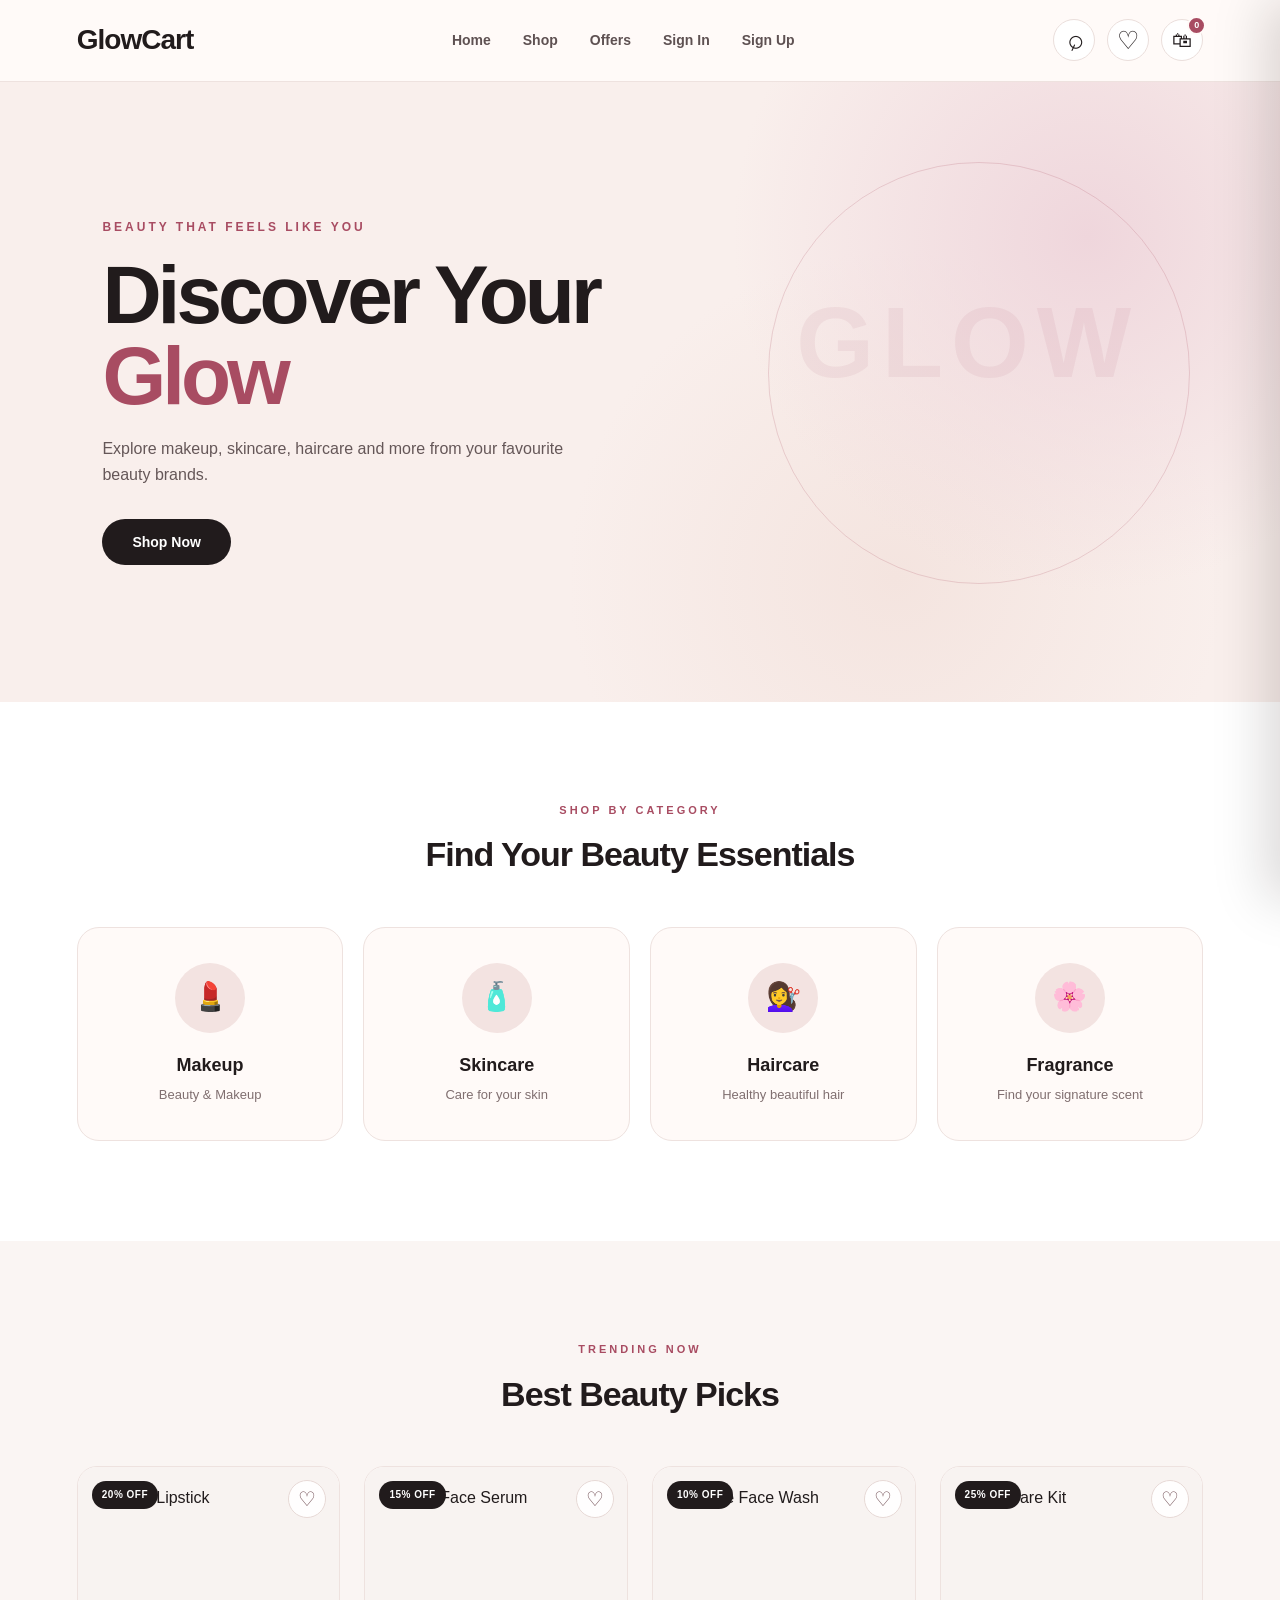
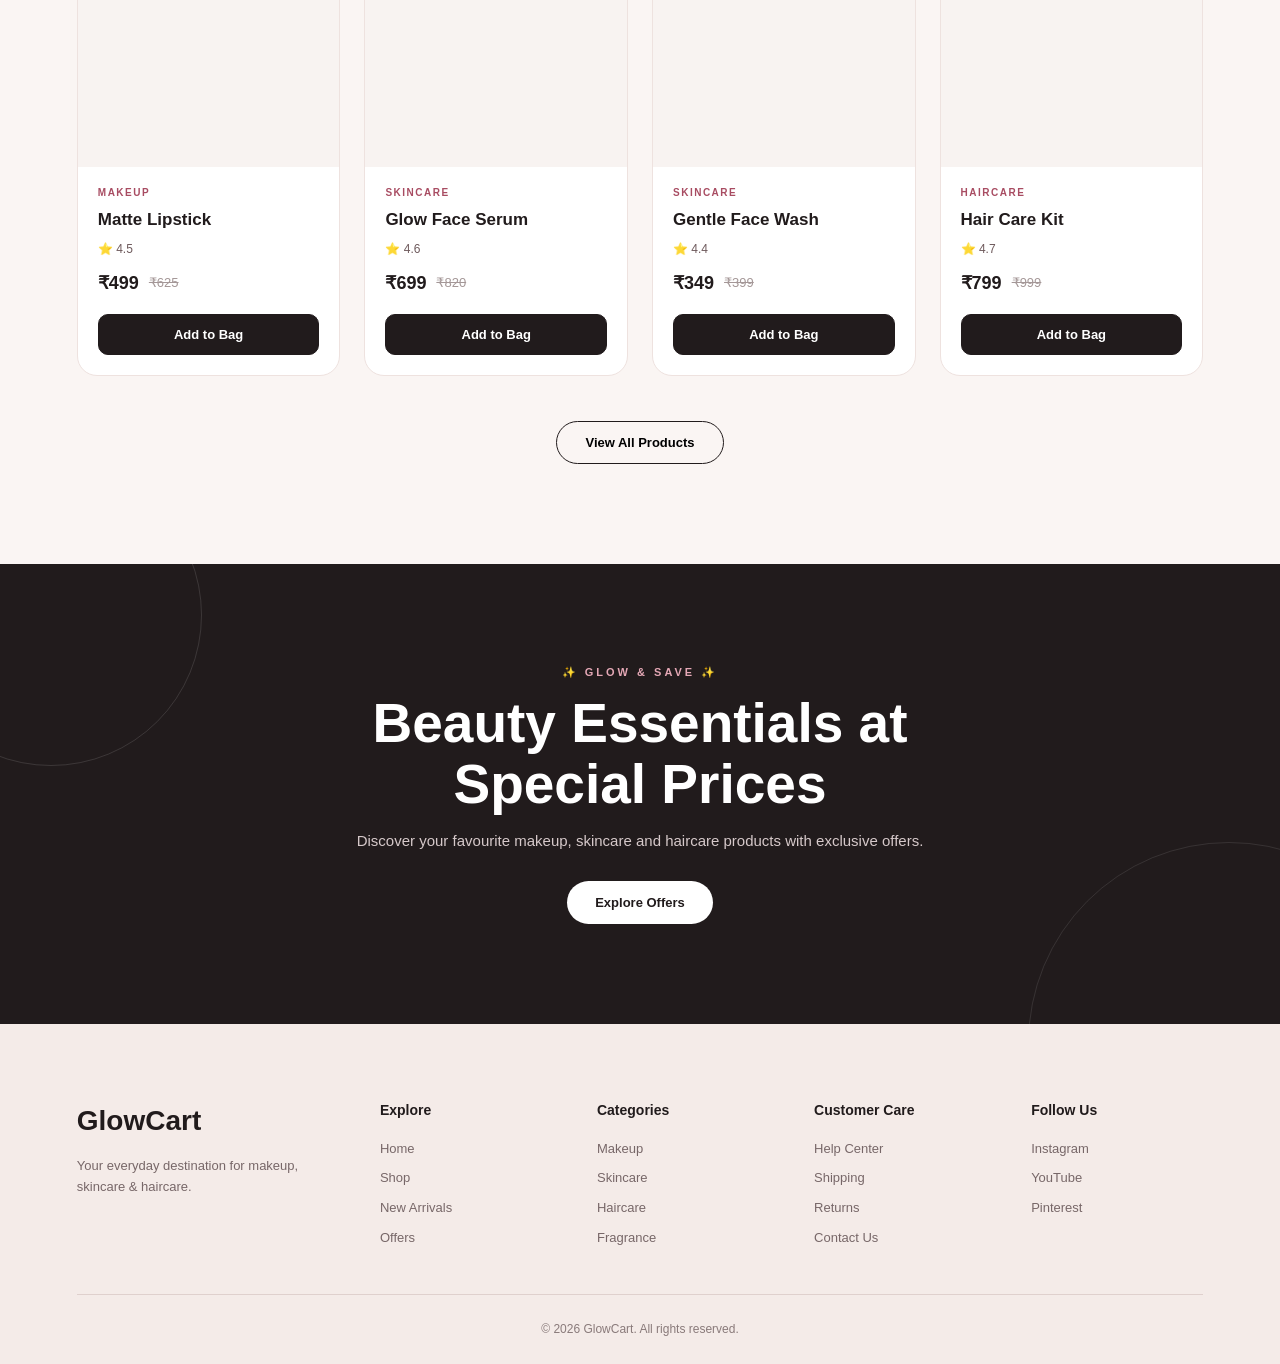
==== index.html @ 382e8a4c "Add files via upload" ====
<!DOCTYPE html> 
<html lang="en"> 
 
<head> 
    <meta charset="UTF-8"> 
    <meta name="viewport" content="width=device-width, initial-scale=1.0"> 
 
    <title>GlowCart - Beauty & Skincare</title> 
 
    <link rel="stylesheet" href="style.css"> 
</head> 
 
<body> 
 
    <!-- ================= HEADER ================= --> 
 
    <header class="header"> 
 
        <div class="logo"> 
            GlowCart 
        </div> 
 
       <nav class="nav">
    <a href="#home">Home</a>
    <a href="#products">Shop</a>
    <a href="#offer">Offers</a>
    <span id="userGreeting" class="user-greeting"></span>
     <a href="signin.html" id="signInLink">Sign In</a>
    <a href="signup.html" id="signUpLink">Sign Up</a>
    <button id="logoutButton" class="logout-button">Logout</button>
</nav>
 
        <div class="icons"> 
 
    <button id="searchIcon" class="icon-button" aria-label="Search"> 
        <span>⌕</span> 
    </button> 
 
    <button id="wishlistIcon" class="icon-button" aria-label="Wishlist"> 
        <span>♡</span> 
    </button> 
 
    <button id="cartIcon" class="icon-button cart-icon" aria-label="Shopping Bag"> 
        <span>🛍</span> 
        <span class="cart-count">0</span> 
    </button> 
 
</div> 
 
    </header> 
 
 
    <!-- ================= SEARCH ================= --> 
 
    <div id="searchBox" class="search-box"> 
 
        <div class="search-row"> 
 
            <input 
                type="text" 
                id="searchInput" 
                placeholder="Search beauty products..." 
            > 
 
            <button id="closeSearch"> 
                ✕ 
            </button> 
 
        </div> 
 
        <div 
            id="searchResults" 
            class="search-results"> 
        </div> 
 
    </div> 
 
 
    <!-- ================= HERO ================= --> 
 
    <section id="home" class="hero"> 
 
        <div class="hero-content"> 
 
            <p class="hero-small"> 
                BEAUTY THAT FEELS LIKE YOU 
            </p> 
 
            <h1> 
                Discover Your 
                <span>Glow</span> 
            </h1> 
 
            <p> 
                Explore makeup, skincare, haircare and more 
                from your favourite beauty brands. 
            </p> 
 
            <button class="shop-button"> 
                Shop Now 
            </button> 
 
        </div> 
 
    </section> 
 
 
    <!-- ================= CATEGORIES ================= --> 
 
    <section class="categories"> 
 
        <div class="section-heading"> 
 
            <p> 
                SHOP BY CATEGORY 
            </p> 
 
            <h2> 
                Find Your Beauty Essentials 
            </h2> 
 
        </div> 
 
 
        <div class="category-container"> 
 
 
            <div class="category-card" data-filter="makeup"> 
 
                <div class="category-icon"> 
                    💄 
                </div> 
 
                <h3> 
                    Makeup 
                </h3> 
 
                <p> 
                    Beauty & Makeup 
                </p> 
 
            </div> 
 
 
            <div class="category-card" data-filter="skincare"> 
 
                <div class="category-icon"> 
                    🧴 
                </div> 
 
                <h3> 
                    Skincare 
                </h3> 
 
                <p> 
                    Care for your skin 
                </p> 
 
            </div> 
 
 
            <div class="category-card" data-filter="haircare"> 
 
                <div class="category-icon"> 
                    💇‍♀️ 
                </div> 
 
                <h3> 
                    Haircare 
                </h3> 
 
                <p> 
                    Healthy beautiful hair 
                </p> 
 
            </div> 
 
 
            <div class="category-card" data-filter="fragrance"> 
 
                <div class="category-icon"> 
                    🌸 
                </div> 
 
                <h3> 
                    Fragrance 
                </h3> 
 
                <p> 
                    Find your signature scent 
                </p> 
 
            </div> 
 
 
        </div> 
 
    </section> 
 
 
    <!-- ================= PRODUCTS ================= --> 
 
    <section id="products" class="products"> 
 
        <div class="section-heading"> 
 
            <p> 
                TRENDING NOW 
            </p> 
 
            <h2> 
                Best Beauty Picks 
            </h2> 
 
        </div> 
 
 
        <div class="product-container"> 
 
 
            <!-- PRODUCT 1 --> 
 
            <div 
                class="product-card" 
                data-category="makeup" 
                 onclick="window.location.href='product.html?id=lipstick'"
      
            > 
 
                <div class="product-image"> 
 
                    <img 
                        class="product-emoji" 
                        src="image/lipstick.jpg" 
                        alt="Matte Lipstick" 
                    > 
 
                    <span class="discount"> 
                        20% OFF 
                    </span> 
 
                    <button class="wishlist"> 
                        ♡ 
                    </button> 
 
                </div> 
 
 
                <p class="product-category"> 
                    MAKEUP 
                </p> 
 
                <h3> 
                    Matte Lipstick 
                </h3> 
               
 
                <p class="rating"> 
                    ⭐ 4.5 
                </p> 
 
 
                <div class="price"> 
 
                    <span class="current-price"> 
                        ₹499 
                    </span> 
 
                    <span class="old-price"> 
                        ₹625 
                    </span> 
 
                </div> 
 
 
                <button class="bag-button"> 
                    Add to Bag 
                </button> 
 
            </div> 
 
 
            <!-- PRODUCT 2 --> 
 
            <div 
                class="product-card" 
                data-category="skincare" 
                onclick="window.location.href='product.html?id=serum'"
            > 
 
                <div class="product-image"> 
 
                    <img 
                        class="product-emoji" 
                        src="image/serum.jpg" 
                        alt="Glow Face Serum" 
                    > 
 
                    <span class="discount"> 
                        15% OFF 
                    </span> 
 
                    <button class="wishlist"> 
                        ♡ 
                    </button> 
 
                </div> 
 
 
                <p class="product-category"> 
                    SKINCARE 
                </p> 
 
                <h3> 
                    Glow Face Serum 
                </h3> 
             
 
                <p class="rating"> 
                    ⭐ 4.6 
                </p> 
 
 
                <div class="price"> 
 
                    <span class="current-price"> 
                        ₹699 
                    </span> 
 
                    <span class="old-price"> 
                        ₹820 
                    </span> 
 
                </div> 
 
 
                <button class="bag-button"> 
                    Add to Bag 
                </button> 
 
            </div> 
 
 
            <!-- PRODUCT 3 --> 
 
            <div 
                class="product-card" 
                data-category="skincare" 
                 onclick="window.location.href='product.html?id=facewash'"
            > 
 
                <div class="product-image"> 
 
                    <img 
                        class="product-emoji" 
                        src="image/facewash.jpg" 
                        alt="Gentle Face Wash" 
                    > 
 
                    <span class="discount"> 
                        10% OFF 
                    </span> 
 
                    <button class="wishlist"> 
                        ♡ 
                    </button> 
 
                </div> 
 
 
                <p class="product-category"> 
                    SKINCARE 
                </p> 
 
                <h3> 
                    Gentle Face Wash 
                </h3> 
              
 
                <p class="rating"> 
                    ⭐ 4.4 
                </p> 
 
 
                <div class="price"> 
 
                    <span class="current-price"> 
                        ₹349 
                    </span> 
 
                    <span class="old-price"> 
                        ₹399 
                    </span> 
 
                </div> 
 
 
                <button class="bag-button"> 
                    Add to Bag 
                </button> 
 
            </div> 
 
 
            <!-- PRODUCT 4 --> 
 
            <div 
                class="product-card" 
                data-category="haircare" 
                onclick="window.location.href='product.html?id=haircare'"
            > 
 
                <div class="product-image"> 
 
                    <img 
                        class="product-emoji" 
                        src="image/haircare.jpg" 
                        alt="Hair Care Kit" 
                    > 
 
                    <span class="discount"> 
                        25% OFF 
                    </span> 
 
                    <button class="wishlist"> 
                        ♡ 
                    </button> 
 
                </div> 
 
 
                <p class="product-category"> 
                    HAIRCARE 
                </p> 
 
                <h3> 
                    Hair Care Kit 
                </h3> 
              
 
                <p class="rating"> 
                    ⭐ 4.7 
                </p> 
 
 
                <div class="price"> 
 
                    <span class="current-price"> 
                        ₹799 
                    </span> 
 
                    <span class="old-price"> 
                        ₹999 
                    </span> 
 
                </div> 
 
 
                <button class="bag-button"> 
                    Add to Bag 
                </button> 
 
            </div> 
 
 
        </div> 
 
 
        <button class="view-all"> 
            View All Products 
        </button> 
 
    </section> 
 
 
    <!-- ================= NEW OFFER ================= --> 
 
    <section id="offer" class="offer"> 
 
        <div class="offer-content"> 
 
            <p class="offer-small"> 
                ✨ GLOW & SAVE ✨ 
            </p> 
 
            <h2> 
                Beauty Essentials at Special Prices 
            </h2> 
 
            <p> 
                Discover your favourite makeup, skincare 
                and haircare products with exclusive offers. 
            </p> 
 
            <button class="offer-button"> 
                Explore Offers 
            </button> 
 
        </div> 
 
    </section> 
 
 
    <!-- ================= FOOTER ================= --> 
 
    <footer class="footer"> 
 
        <div class="footer-content"> 
 
 
            <!-- BRAND --> 
 
            <div class="footer-brand"> 
 
                <h2> 
                    GlowCart 
                </h2> 
 
                <p> 
                    Your everyday destination for 
                    makeup, skincare & haircare. 
                </p> 
 
            </div> 
 
 
            <!-- EXPLORE --> 
 
            <div class="footer-section"> 
 
                <h3> 
                    Explore 
                </h3> 
 
                <a href="#home"> 
                    Home 
                </a> 
 
                <a href="#products"> 
                    Shop 
                </a> 
 
                <a href="#products"> 
                    New Arrivals 
                </a> 
 
                <a href="#offer"> 
                    Offers 
                </a> 
 
            </div> 
 
 
            <!-- CATEGORIES --> 
 
            <div class="footer-section"> 
 
                <h3> 
                    Categories 
                </h3> 
 
                <a href="#products"> 
                    Makeup 
                </a> 
 
                <a href="#products"> 
                    Skincare 
                </a> 
 
                <a href="#products"> 
                    Haircare 
                </a> 
 
                <a href="#products"> 
                    Fragrance 
                </a> 
 
            </div> 
 
 
            <!-- CUSTOMER CARE --> 
 
            <div class="footer-section"> 
 
                <h3> 
                    Customer Care 
                </h3> 
 
                <a href="#"> 
                    Help Center 
                </a> 
 
                <a href="#"> 
                    Shipping 
                </a> 
 
                <a href="#"> 
                    Returns 
                </a> 
 
                <a href="#"> 
                    Contact Us 
                </a> 
 
            </div> 
 
 
            <!-- SOCIAL --> 
 
            <div class="footer-section"> 
 
                <h3> 
                    Follow Us 
                </h3> 
 
                <p> 
                    Instagram 
                </p> 
 
                <p> 
                    YouTube 
                </p> 
 
                <p> 
                    Pinterest 
                </p> 
 
            </div> 
 
 
            <!-- COPYRIGHT --> 
 
            <div class="copyright"> 
 
                © 2026 GlowCart. 
                All rights reserved. 
 
            </div> 
 
 
        </div> 
 
    </footer> 
 
 
    <!-- ================= CART OVERLAY ================= --> 
 
    <div 
        id="cartOverlay" 
        class="cart-overlay"> 
    </div> 
 
 
    <!-- ================= CART PANEL ================= --> 
 
    <aside 
        id="cartPanel" 
        class="cart-panel"> 
 
 
        <div class="cart-header"> 
 
            <h2> 
                My Bag 
            </h2> 
 
            <button id="closeCart"> 
                ✕ 
            </button> 
 
        </div> 
 
 
        <div 
            id="cartItems" 
            class="cart-items"> 
 
 
            <div class="empty-cart"> 
 
                <div> 
                    🛒 
                </div> 
 
                <h3> 
                    Your bag is empty 
                </h3> 
 
                <p> 
                    Add products to your bag 
                </p> 
 
            </div> 
 
 
        </div> 
 
 
        <div class="cart-footer"> 
 
            <div class="cart-total"> 
 
                <span> 
                    Total 
                </span> 
 
                <strong id="cartTotal"> 
                    ₹0 
                </strong> 
 
            </div> 
 
 
            <button id="checkoutButton"> 
                Proceed to Checkout 
            </button> 
 
        </div> 
 
 
    </aside> 
 
 
    <!-- ================= JAVASCRIPT ================= --> 
 
    <script src="script.js"></script> 
 
</body> 
 
</html>
---- style.css ----
/* =========================================================
   GLOWCART — MODERN PREMIUM BEAUTY STORE
   ========================================================= */


/* ================= RESET ================= */

* {
    margin: 0;
    padding: 0;
    box-sizing: border-box;
}

html {
    scroll-behavior: smooth;
}

body {
    font-family: Arial, Helvetica, sans-serif;
    background: #fffaf8;
    color: #211b1c;
    line-height: 1.6;
}

button,
input {
    font-family: inherit;
}

button {
    cursor: pointer;
}

a {
    text-decoration: none;
    color: inherit;
}


/* =========================================================
   HEADER
   ========================================================= */

.header {
    position: sticky;
    top: 0;
    z-index: 1000;

    width: 100%;

    display: flex;
    align-items: center;
    justify-content: space-between;

    padding: 18px 6%;

    background: rgba(255, 250, 248, 0.96);
    backdrop-filter: blur(15px);

    border-bottom: 1px solid #eee2df;
}


/* LOGO */

.logo {
    font-size: 28px;
    font-weight: 800;
    letter-spacing: -1px;
    color: #211b1c;
}


/* NAVIGATION */

.nav {
    display: flex;
    align-items: center;
    gap: 32px;
}

.nav a {
    position: relative;

    font-size: 14px;
    font-weight: 600;

    color: #5e5152;

    transition: 0.3s ease;
}

.nav a:hover {
    color: #a84c62;
}

.nav a::after {
    content: "";

    position: absolute;
    left: 0;
    bottom: -7px;

    width: 0;
    height: 2px;

    background: #a84c62;

    transition: 0.3s ease;
}

.nav a:hover::after {
    width: 100%;
}


/* ICONS */

.icons {
    display: flex;
    align-items: center;
    gap: 10px;
}

.icons button {
    position: relative;

    width: 42px;
    height: 42px;

    border: 1px solid #eadedb;
    border-radius: 50%;

    background: #ffffff;

    font-size: 17px;

    transition: 0.3s ease;
}

.icons button:hover {
    transform: translateY(-2px);
    border-color: #c88a98;
    box-shadow: 0 8px 20px rgba(80, 40, 45, 0.08);
}


/* CART COUNT */

.cart-count {
    position: absolute;

    top: -5px;
    right: -4px;

    min-width: 19px;
    height: 19px;

    padding: 0 5px;

    display: flex;
    align-items: center;
    justify-content: center;

    border-radius: 50%;

    background: #a84c62;
    color: white;

    font-size: 10px;
    font-weight: 700;
}


/* =========================================================
   SEARCH
   ========================================================= */

.search-box {
    position: fixed;

    top: 82px;
    left: 50%;

    width: min(650px, 90%);

    transform: translateX(-50%) translateY(-20px);

    padding: 18px;

    background: white;

    border: 1px solid #eadedb;
    border-radius: 18px;

    box-shadow: 0 20px 60px rgba(40, 20, 20, 0.15);

    opacity: 0;
    visibility: hidden;

    transition: 0.3s ease;

    z-index: 2000;
}

.search-box.active {
    opacity: 1;
    visibility: visible;

    transform: translateX(-50%) translateY(0);
}

.search-row {
    display: flex;
    gap: 10px;
}

.search-row input {
    flex: 1;

    padding: 14px 18px;

    border: 1px solid #e4d7d4;
    border-radius: 12px;

    outline: none;

    font-size: 14px;
}

.search-row input:focus {
    border-color: #b86a7b;
}

.search-row button {
    width: 45px;

    border: none;
    border-radius: 12px;

    background: #211b1c;
    color: white;

    font-size: 16px;
}

.search-results {
    margin-top: 10px;
    max-height: 350px;
    overflow-y: auto;
}

.search-result-item {
    display: flex;
    align-items: center;
    gap: 15px;

    padding: 12px;

    border-radius: 12px;

    transition: 0.2s ease;
}

.search-result-item:hover {
    background: #faf2f0;
}

.search-result-item img {
    width: 55px;
    height: 55px;

    object-fit: contain;

    border-radius: 10px;

    background: #f8f3f1;
}

.search-result-item strong {
    font-size: 14px;
}

.search-result-item p {
    margin-top: 3px;

    color: #a84c62;
    font-weight: 700;
}


/* =========================================================
   HERO
   ========================================================= */

.hero {
    min-height: 620px;

    display: flex;
    align-items: center;

    padding: 80px 8%;

    position: relative;

    overflow: hidden;

    background:
        radial-gradient(
            circle at 85% 25%,
            #efd6dc 0,
            transparent 30%
        ),
        radial-gradient(
            circle at 70% 80%,
            #f4e4df 0,
            transparent 32%
        ),
        #f9efec;
}

.hero::before {
    content: "";

    position: absolute;

    width: 420px;
    height: 420px;

    right: 7%;
    top: 80px;

    border-radius: 50%;

    border: 1px solid rgba(168, 76, 98, 0.2);
}

.hero::after {
    content: "GLOW";

    position: absolute;

    right: 11%;
    top: 180px;

    font-size: 100px;
    font-weight: 900;

    color: rgba(168, 76, 98, 0.08);

    letter-spacing: 8px;
}

.hero-content {
    position: relative;
    z-index: 2;

    max-width: 600px;
}

.hero-small {
    margin-bottom: 18px;

    color: #a84c62;

    font-size: 12px;
    font-weight: 800;

    letter-spacing: 3px;
}

.hero h1 {
    margin-bottom: 20px;

    font-size: clamp(48px, 7vw, 82px);

    line-height: 0.98;

    letter-spacing: -4px;

    font-weight: 800;
}

.hero h1 span {
    color: #a84c62;
}

.hero-content > p:not(.hero-small) {
    max-width: 500px;

    margin-bottom: 32px;

    color: #655758;

    font-size: 16px;
}


/* SHOP BUTTON */

.shop-button {
    padding: 15px 30px;

    border: none;
    border-radius: 30px;

    background: #211b1c;
    color: white;

    font-size: 14px;
    font-weight: 700;

    transition: 0.3s ease;
}

.shop-button:hover {
    background: #a84c62;

    transform: translateY(-3px);

    box-shadow: 0 12px 25px rgba(168, 76, 98, 0.25);
}


/* =========================================================
   SECTION HEADINGS
   ========================================================= */

.section-heading {
    text-align: center;

    margin-bottom: 45px;
}

.section-heading p {
    margin-bottom: 8px;

    color: #a84c62;

    font-size: 11px;
    font-weight: 800;

    letter-spacing: 3px;
}

.section-heading h2 {
    font-size: 34px;

    letter-spacing: -1px;
}


/* =========================================================
   CATEGORIES
   ========================================================= */

.categories {
    padding: 100px 6%;

    background: #ffffff;
}

.category-container {
    max-width: 1200px;

    margin: auto;

    display: grid;

    grid-template-columns: repeat(4, 1fr);

    gap: 20px;
}

.category-card {
    padding: 35px 25px;

    text-align: center;

    background: #fffaf8;

    border: 1px solid #eee2df;

    border-radius: 22px;

    transition: 0.3s ease;
}

.category-card:hover {
    transform: translateY(-7px);

    border-color: #d6a1ad;

    box-shadow: 0 20px 40px rgba(70, 30, 35, 0.08);
}

.category-icon {
    width: 70px;
    height: 70px;

    margin: 0 auto 18px;

    display: flex;
    align-items: center;
    justify-content: center;

    border-radius: 50%;

    background: #f3e3e1;

    font-size: 28px;
}

.category-card h3 {
    margin-bottom: 5px;

    font-size: 18px;
}

.category-card p {
    color: #806f70;

    font-size: 13px;
}


/* =========================================================
   PRODUCTS
   ========================================================= */

.products {
    padding: 100px 6%;

    background: #faf5f3;
}

.product-container {
    max-width: 1250px;

    margin: auto;

    display: grid;

    grid-template-columns: repeat(4, 1fr);

    gap: 24px;
}


/* PRODUCT CARD */

.product-card {
    position: relative;

    overflow: hidden;

    background: white;

    border: 1px solid #eee2df;

    border-radius: 20px;

    padding-bottom: 20px;

    transition: 0.35s ease;
}

.product-card:hover {
    transform: translateY(-8px);

    box-shadow: 0 22px 45px rgba(55, 25, 30, 0.11);
}


/* PRODUCT IMAGE */

.product-image {
    width: 100%;
    height: 300px;

    position: relative;

    overflow: hidden;

    background: #f8f3f1;

    display: flex;
    align-items: center;
    justify-content: center;
}

.product-image img {
    width: 100%;
    height: 100%;

    display: block;

    object-fit: contain;
    object-position: center;

    padding: 18px;

    transition: 0.4s ease;
}

.product-card:hover .product-image img {
    transform: scale(1.04);
}


/* DISCOUNT */

.discount {
    position: absolute;

    top: 14px;
    left: 14px;

    padding: 6px 10px;

    border-radius: 20px;

    background: #211b1c;
    color: white;

    font-size: 10px;
    font-weight: 800;

    letter-spacing: 0.5px;
}


/* WISHLIST */

.wishlist {
    position: absolute;

    top: 13px;
    right: 13px;

    width: 38px;
    height: 38px;

    border: 1px solid #e7d9d6;
    border-radius: 50%;

    background: rgba(255, 255, 255, 0.95);

    font-size: 20px;

    color: #6e4b51;

    transition: 0.25s ease;
}

.wishlist:hover {
    color: #a84c62;

    transform: scale(1.08);
}


/* PRODUCT DETAILS */

.product-card > .product-category,
.product-card > h3,
.product-card > .rating,
.product-card > .price,
.product-card > .bag-button {
    margin-left: 20px;
    margin-right: 20px;
}

.product-category {
    margin-top: 18px;
    margin-bottom: 5px;

    color: #a84c62;

    font-size: 10px;
    font-weight: 800;

    letter-spacing: 1.5px;
}

.product-card h3 {
    margin-bottom: 6px;

    font-size: 17px;
}

.rating {
    margin-bottom: 10px;

    font-size: 12px;

    color: #6e5a5c;
}

.price {
    display: flex;
    align-items: center;

    gap: 10px;

    margin-bottom: 16px;
}

.current-price {
    color: #211b1c;

    font-size: 18px;
    font-weight: 800;
}

.old-price {
    color: #a49797;

    font-size: 13px;

    text-decoration: line-through;
}


/* ADD TO BAG */

.bag-button {
    width: calc(100% - 40px);

    padding: 12px;

    border: 1px solid #211b1c;
    border-radius: 10px;

    background: #211b1c;
    color: white;

    font-size: 13px;
    font-weight: 700;

    transition: 0.3s ease;
}

.bag-button:hover {
    background: #a84c62;
    border-color: #a84c62;
}


/* VIEW ALL */

.view-all {
    display: block;

    margin: 45px auto 0;

    padding: 13px 28px;

    border: 1px solid #211b1c;
    border-radius: 30px;

    background: transparent;

    font-size: 13px;
    font-weight: 700;

    transition: 0.3s ease;
}

.view-all:hover {
    background: #211b1c;
    color: white;
}


/* =========================================================
   OFFER
   ========================================================= */

.offer {
    padding: 100px 6%;

    background: #211b1c;

    color: white;

    text-align: center;

    position: relative;

    overflow: hidden;
}

.offer::before {
    content: "";

    position: absolute;

    width: 300px;
    height: 300px;

    left: -100px;
    top: -100px;

    border-radius: 50%;

    border: 1px solid rgba(255, 255, 255, 0.12);
}

.offer::after {
    content: "";

    position: absolute;

    width: 400px;
    height: 400px;

    right: -150px;
    bottom: -220px;

    border-radius: 50%;

    border: 1px solid rgba(255, 255, 255, 0.1);
}

.offer-content {
    position: relative;
    z-index: 2;

    max-width: 700px;

    margin: auto;
}

.offer-small {
    margin-bottom: 12px;

    color: #e5a8b6;

    font-size: 11px;
    font-weight: 800;

    letter-spacing: 3px;
}

.offer h2 {
    margin-bottom: 15px;

    font-size: clamp(32px, 5vw, 55px);

    line-height: 1.1;
}

.offer-content > p:not(.offer-small) {
    margin-bottom: 28px;

    color: #d6c9ca;

    font-size: 15px;
}

.offer-button {
    padding: 14px 28px;

    border: none;
    border-radius: 30px;

    background: white;
    color: #211b1c;

    font-size: 13px;
    font-weight: 800;

    transition: 0.3s ease;
}

.offer-button:hover {
    background: #e5a8b6;

    transform: translateY(-3px);
}


/* =========================================================
   FOOTER
   ========================================================= */

.footer {
    padding: 75px 6% 25px;

    background: #f4ebe8;

    color: #403536;
}

.footer-content {
    max-width: 1250px;

    margin: auto;

    display: grid;

    grid-template-columns: 1.5fr repeat(4, 1fr);

    gap: 45px;
}


/* BRAND */

.footer-brand h2 {
    margin-bottom: 12px;

    font-size: 28px;

    color: #211b1c;
}

.footer-brand p {
    max-width: 240px;

    color: #776768;

    font-size: 13px;
}


/* FOOTER SECTION */

.footer-section {
    display: flex;

    flex-direction: column;

    gap: 9px;
}

.footer-section h3 {
    margin-bottom: 8px;

    color: #211b1c;

    font-size: 14px;
}

.footer-section a,
.footer-section p {
    color: #776768;

    font-size: 13px;

    transition: 0.2s ease;
}

.footer-section a:hover {
    color: #a84c62;

    transform: translateX(3px);
}


/* COPYRIGHT */

.copyright {
    grid-column: 1 / -1;

    padding-top: 25px;

    border-top: 1px solid #dfd0cd;

    text-align: center;

    color: #897a7a;

    font-size: 12px;
}


/* =========================================================
   CART OVERLAY
   ========================================================= */

.cart-overlay {
    position: fixed;

    inset: 0;

    background: rgba(20, 12, 13, 0.45);

    opacity: 0;
    visibility: hidden;

    transition: 0.3s ease;

    z-index: 3000;
}

.cart-overlay.active {
    opacity: 1;
    visibility: visible;
}


/* =========================================================
   CART PANEL
   ========================================================= */

.cart-panel {
    position: fixed;

    top: 0;
    right: 0;

    width: min(430px, 92%);

    height: 100vh;

    display: flex;
    flex-direction: column;

    background: #fffaf8;

    box-shadow: -15px 0 50px rgba(20, 10, 10, 0.15);

    transform: translateX(100%);

    transition: 0.4s ease;

    z-index: 4000;
}

.cart-panel.active {
    transform: translateX(0);
}


/* CART HEADER */

.cart-header {
    display: flex;
    align-items: center;
    justify-content: space-between;

    padding: 22px;

    border-bottom: 1px solid #eadedb;
}

.cart-header h2 {
    font-size: 22px;
}

.cart-header button {
    width: 38px;
    height: 38px;

    border: none;
    border-radius: 50%;

    background: #f0e5e2;

    font-size: 15px;
}


/* CART ITEMS */

.cart-items {
    flex: 1;

    padding: 20px;

    overflow-y: auto;
}

.empty-cart {
    min-height: 300px;

    display: flex;
    flex-direction: column;

    align-items: center;
    justify-content: center;

    text-align: center;
}

.empty-cart > div {
    margin-bottom: 15px;

    font-size: 55px;
}

.empty-cart h3 {
    margin-bottom: 5px;
}

.empty-cart p {
    color: #8b7b7c;

    font-size: 13px;
}


/* CART ITEM */

.cart-item {
    position: relative;

    display: flex;

    gap: 13px;

    margin-bottom: 15px;
    padding: 13px;

    background: white;

    border: 1px solid #eee2df;

    border-radius: 15px;
}

.cart-product-image {
    width: 80px;
    height: 90px;

    flex-shrink: 0;

    background: #f8f3f1;

    border-radius: 10px;

    overflow: hidden;
}

.cart-product-image img {
    width: 100%;
    height: 100%;

    object-fit: contain;

    padding: 7px;
}

.cart-product-info {
    flex: 1;

    padding-right: 20px;
}

.cart-category {
    margin-bottom: 2px;

    color: #a84c62;

    font-size: 9px;
    font-weight: 800;

    letter-spacing: 1px;
}

.cart-product-info h3 {
    margin-bottom: 3px;

    font-size: 14px;
}

.cart-product-info strong {
    font-size: 14px;
}


/* QUANTITY */

.quantity-controls {
    display: flex;
    align-items: center;

    gap: 10px;

    margin-top: 8px;
}

.quantity-controls button {
    width: 26px;
    height: 26px;

    border: 1px solid #ded1ce;
    border-radius: 7px;

    background: white;
}

.quantity-controls span {
    font-size: 13px;
    font-weight: 700;
}


/* REMOVE */

.remove-item {
    position: absolute;

    top: 10px;
    right: 10px;

    border: none;

    background: transparent;

    color: #8b7b7c;

    font-size: 12px;
}


/* CART FOOTER */

.cart-footer {
    padding: 20px;

    background: white;

    border-top: 1px solid #eadedb;
}

.cart-total {
    display: flex;
    justify-content: space-between;

    margin-bottom: 15px;

    font-size: 15px;
}

.cart-total strong {
    font-size: 19px;
}

#checkoutButton {
    width: 100%;

    padding: 15px;

    border: none;
    border-radius: 12px;

    background: #211b1c;
    color: white;

    font-weight: 700;

    transition: 0.3s ease;
}

#checkoutButton:hover {
    background: #a84c62;
}


/* =========================================================
   WISHLIST POPUP
   ========================================================= */

.wishlist-popup {
    position: fixed;

    inset: 0;

    z-index: 5000;

    display: flex;
    align-items: center;
    justify-content: center;

    padding: 20px;

    background: rgba(25, 15, 16, 0.5);
}

.wishlist-popup-content {
    width: min(700px, 95%);

    max-height: 85vh;

    overflow-y: auto;

    padding: 25px;

    background: #fffaf8;

    border-radius: 22px;

    box-shadow: 0 25px 70px rgba(30, 15, 15, 0.2);
}

.wishlist-header {
    display: flex;
    align-items: center;
    justify-content: space-between;

    padding-bottom: 18px;

    border-bottom: 1px solid #eadedb;
}

.wishlist-header h2 {
    font-size: 21px;
}

.close-wishlist {
    width: 36px;
    height: 36px;

    border: none;
    border-radius: 50%;

    background: #eee3e0;
}

.wishlist-empty {
    padding: 60px 20px;

    text-align: center;
}

.wishlist-empty h3 {
    margin: 10px 0 5px;
}

.wishlist-empty p {
    color: #857576;

    font-size: 13px;
}

.wishlist-item {
    display: flex;
    align-items: center;

    gap: 15px;

    padding: 15px 0;

    border-bottom: 1px solid #eadedb;
}

.wishlist-product-image {
    width: 80px;
    height: 90px;

    background: #f5eeeb;

    border-radius: 12px;

    overflow: hidden;
}

.wishlist-product-image img {
    width: 100%;
    height: 100%;

    object-fit: contain;

    padding: 8px;
}

.wishlist-product-info {
    flex: 1;
}

.wishlist-category {
    color: #a84c62;

    font-size: 9px;
    font-weight: 800;

    letter-spacing: 1px;
}

.wishlist-product-info h3 {
    font-size: 15px;
}

.wishlist-product-info strong {
    display: block;

    margin: 4px 0;

    font-size: 14px;
}

.wishlist-add-cart {
    padding: 8px 13px;

    border: none;
    border-radius: 8px;

    background: #211b1c;
    color: white;

    font-size: 11px;
    font-weight: 700;
}

.wishlist-remove {
    border: none;

    background: transparent;

    color: #a84c62;

    font-size: 20px;
}


/* =========================================================
   RESPONSIVE
   ========================================================= */

@media (max-width: 1000px) {

    .nav {
        gap: 16px;
    }

    .nav a {
        font-size: 12px;
    }

    .category-container {
        grid-template-columns: repeat(2, 1fr);
    }

    .product-container {
        grid-template-columns: repeat(2, 1fr);
    }

    .footer-content {
        grid-template-columns: repeat(2, 1fr);
    }

    .footer-brand {
        grid-column: 1 / -1;
    }
}


@media (max-width: 700px) {

    .header {
        padding: 15px 4%;
    }

    .logo {
        font-size: 23px;
    }

    .nav {
        display: none;
    }

    .icons button {
        width: 38px;
        height: 38px;
    }


    .hero {
        min-height: 560px;

        padding: 70px 7%;
    }

    .hero h1 {
        font-size: 52px;

        letter-spacing: -3px;
    }

    .hero::after {
        font-size: 60px;

        right: 5%;
    }


    .categories,
    .products {
        padding: 70px 5%;
    }

    .section-heading h2 {
        font-size: 28px;
    }


    .category-container {
        grid-template-columns: repeat(2, 1fr);

        gap: 12px;
    }

    .category-card {
        padding: 25px 12px;
    }


    .product-container {
        grid-template-columns: 1fr;

        max-width: 420px;
    }


    .product-image {
        height: 330px;
    }


    .offer {
        padding: 75px 6%;
    }


    .footer {
        padding: 55px 6% 25px;
    }

    .footer-content {
        grid-template-columns: 1fr 1fr;

        gap: 30px;
    }

    .footer-brand {
        grid-column: 1 / -1;
    }

    .copyright {
        grid-column: 1 / -1;
    }

}


@media (max-width: 450px) {

    .category-container {
        grid-template-columns: 1fr;
    }

    .footer-content {
        grid-template-columns: 1fr;
    }

    .footer-brand,
    .copyright {
        grid-column: auto;
    }

    .wishlist-item {
        align-items: flex-start;
    }

}
/* =========================================================
   PREMIUM HEADER ICONS
   ========================================================= */

.icons {
    display: flex;
    align-items: center;
    gap: 12px;
}

.icon-button {
    position: relative;

    width: 44px;
    height: 44px;

    display: flex;
    align-items: center;
    justify-content: center;

    border: 1px solid #e5d8d5;
    border-radius: 50%;

    background: #ffffff;
    color: #211b1c;

    font-size: 21px;

    transition: all 0.3s ease;
}

.icon-button:hover {
    background: #211b1c;
    color: #ffffff;

    border-color: #211b1c;

    transform: translateY(-3px);

    box-shadow: 0 10px 25px rgba(33, 27, 28, 0.15);
}


/* SEARCH */

#searchIcon span {
    font-size: 28px;
    font-weight: 300;

    transform: rotate(-20deg);
}


/* WISHLIST */

#wishlistIcon span {
    font-size: 25px;

    transition: 0.3s ease;
}

#wishlistIcon:hover span {
    color: #f0b1bd;
}


/* SHOPPING BAG */

#cartIcon span:first-child {
    font-size: 20px;
}


/* CART NUMBER */

.cart-count {
    position: absolute;

    top: -4px;
    right: -4px;

    min-width: 19px;
    height: 19px;

    padding: 0 5px;

    display: flex;
    align-items: center;
    justify-content: center;

    border-radius: 50%;

    background: #a84c62;
    color: #ffffff;

    border: 2px solid #fffaf8;

    font-size: 9px;
    font-weight: 800;

    line-height: 1;
}


/* MOBILE */

@media (max-width: 700px) {

    .icons {
        gap: 7px;
    }

    .icon-button {
        width: 38px;
        height: 38px;

        font-size: 18px;
    }

    #searchIcon span {
        font-size: 24px;
    }

    #wishlistIcon span {
        font-size: 22px;
    }

    #cartIcon span:first-child {
        font-size: 18px;
    }
}
/* ================= USER MENU ================= */

.user-greeting {
    font-family: Georgia, "Times New Roman", serif;
    font-size: 14px;
    font-weight: 600;
    color: #211b1c;
    letter-spacing: 0.2px;
}

.logout-button {
    border: 1px solid #ead4d8;
    background: #fff7f8;
    color: #a84c62;

    font-family: Georgia, "Times New Roman", serif;
    font-size: 12px;
    font-weight: 700;

    cursor: pointer;

    padding: 8px 15px;

    border-radius: 20px;

    transition: 0.25s ease;
}

.logout-button:hover {
    background: #a84c62;
    color: #ffffff;
    border-color: #a84c62;

    transform: translateY(-2px);

    box-shadow:
        0 8px 18px rgba(168, 76, 98, 0.18);
}
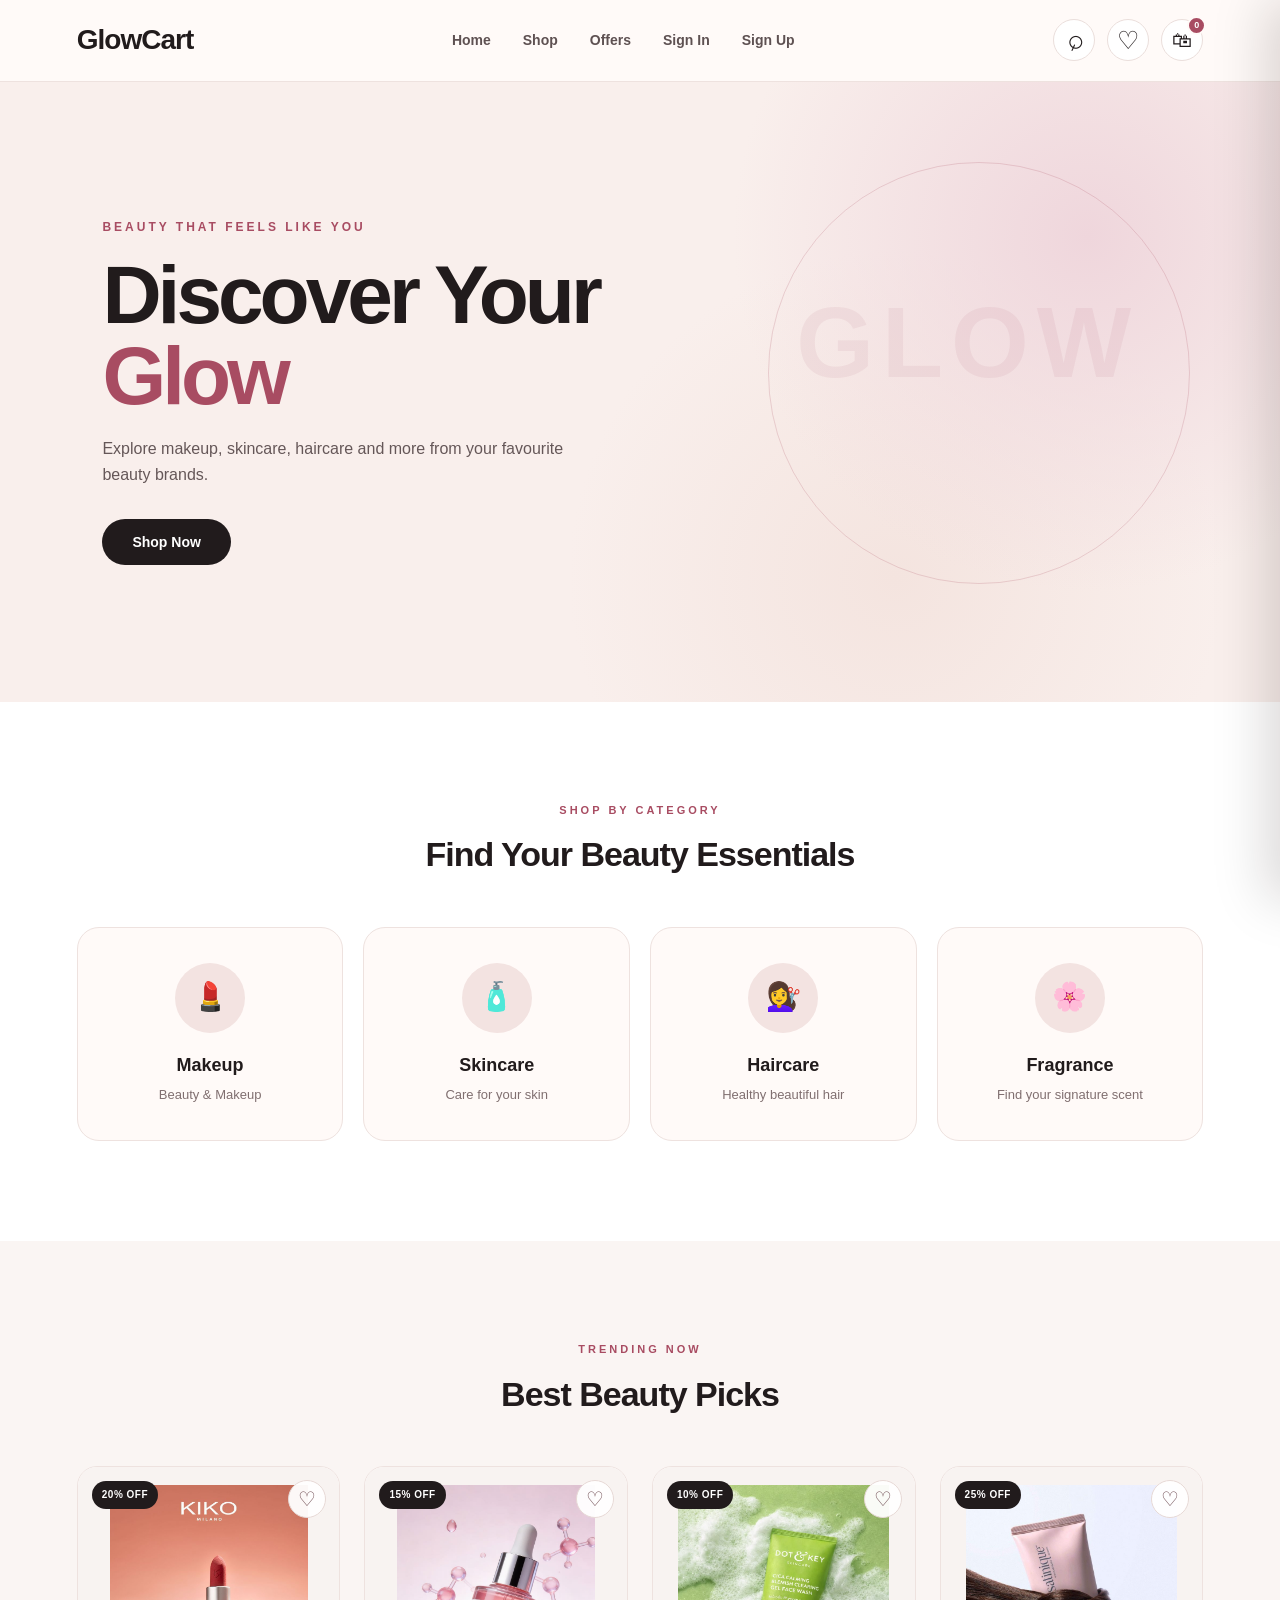
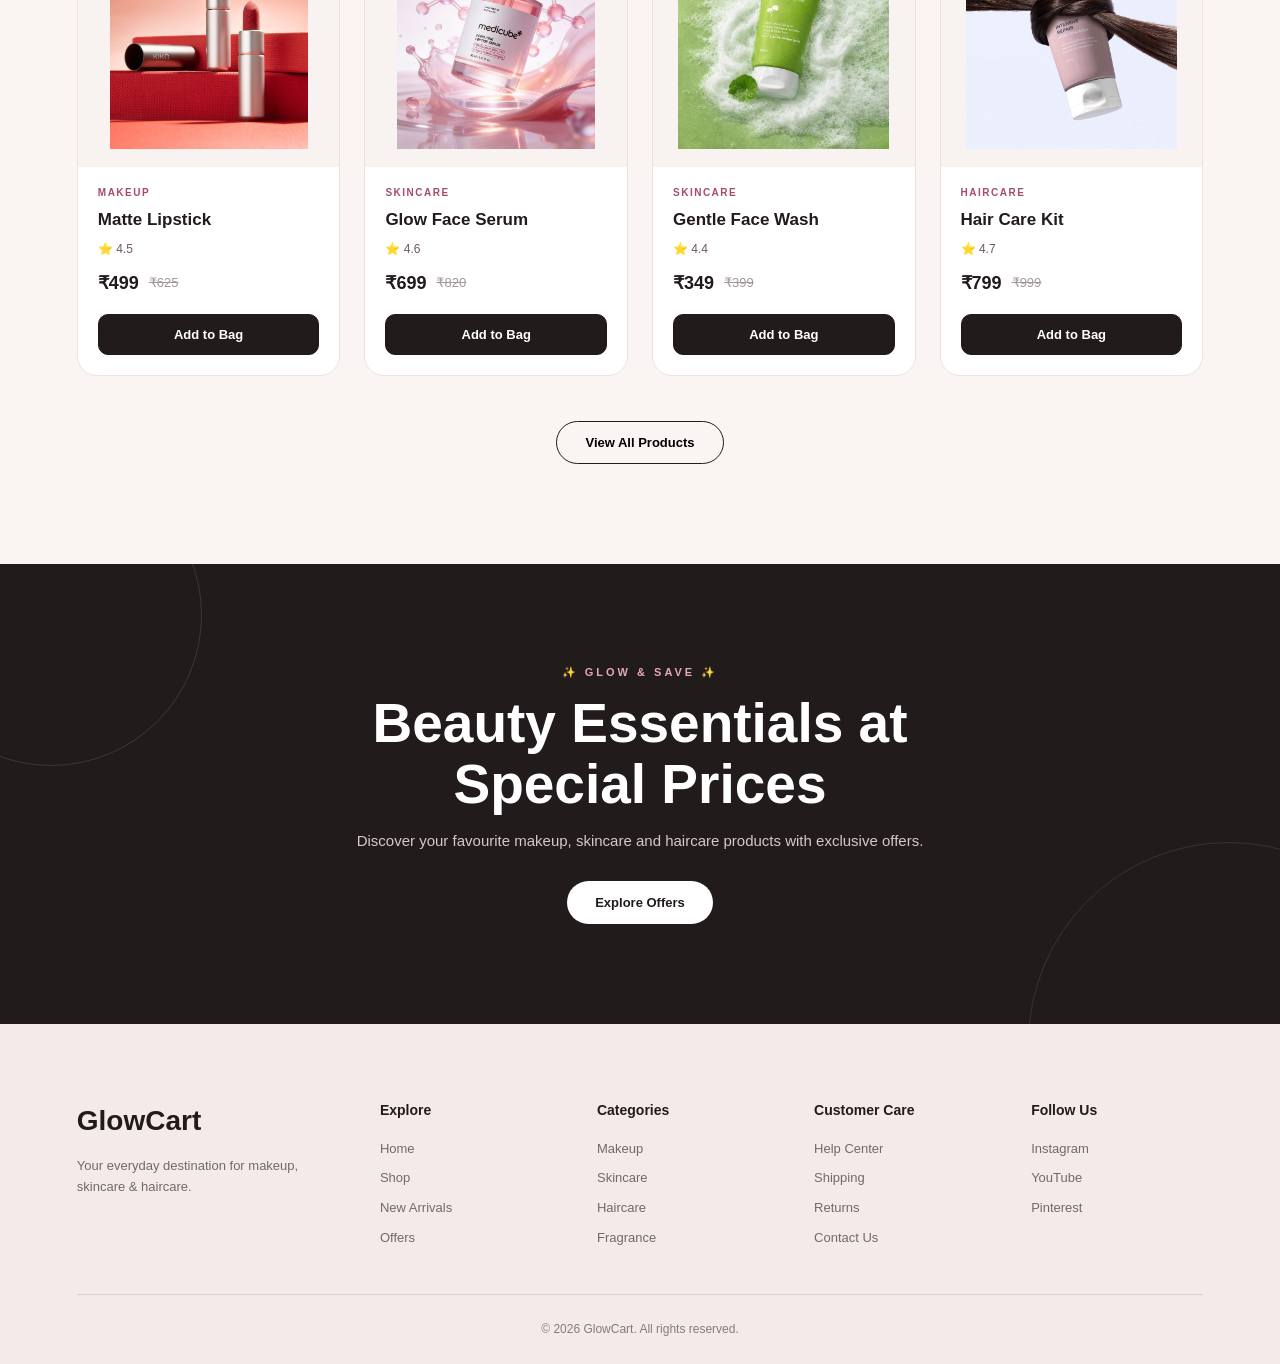
==== commit 3b4b9f71: "Update index.html" ====
--- a/index.html
+++ b/index.html
@@ -231,7 +231,7 @@
  
                     <img 
                         class="product-emoji" 
-                        src="image/lipstick.jpg" 
+                        src="lipstick.jpg" 
                         alt="Matte Lipstick" 
                     > 
  
@@ -292,7 +292,7 @@
  
                     <img 
                         class="product-emoji" 
-                        src="image/serum.jpg" 
+                        src="serum.jpg" 
                         alt="Glow Face Serum" 
                     > 
  
@@ -353,7 +353,7 @@
  
                     <img 
                         class="product-emoji" 
-                        src="image/facewash.jpg" 
+                        src="facewash.jpg" 
                         alt="Gentle Face Wash" 
                     > 
  
@@ -414,7 +414,7 @@
  
                     <img 
                         class="product-emoji" 
-                        src="image/haircare.jpg" 
+                        src="haircare.jpg" 
                         alt="Hair Care Kit" 
                     > 
  
@@ -727,4 +727,4 @@
  
 </body> 
  
-</html>+</html>
